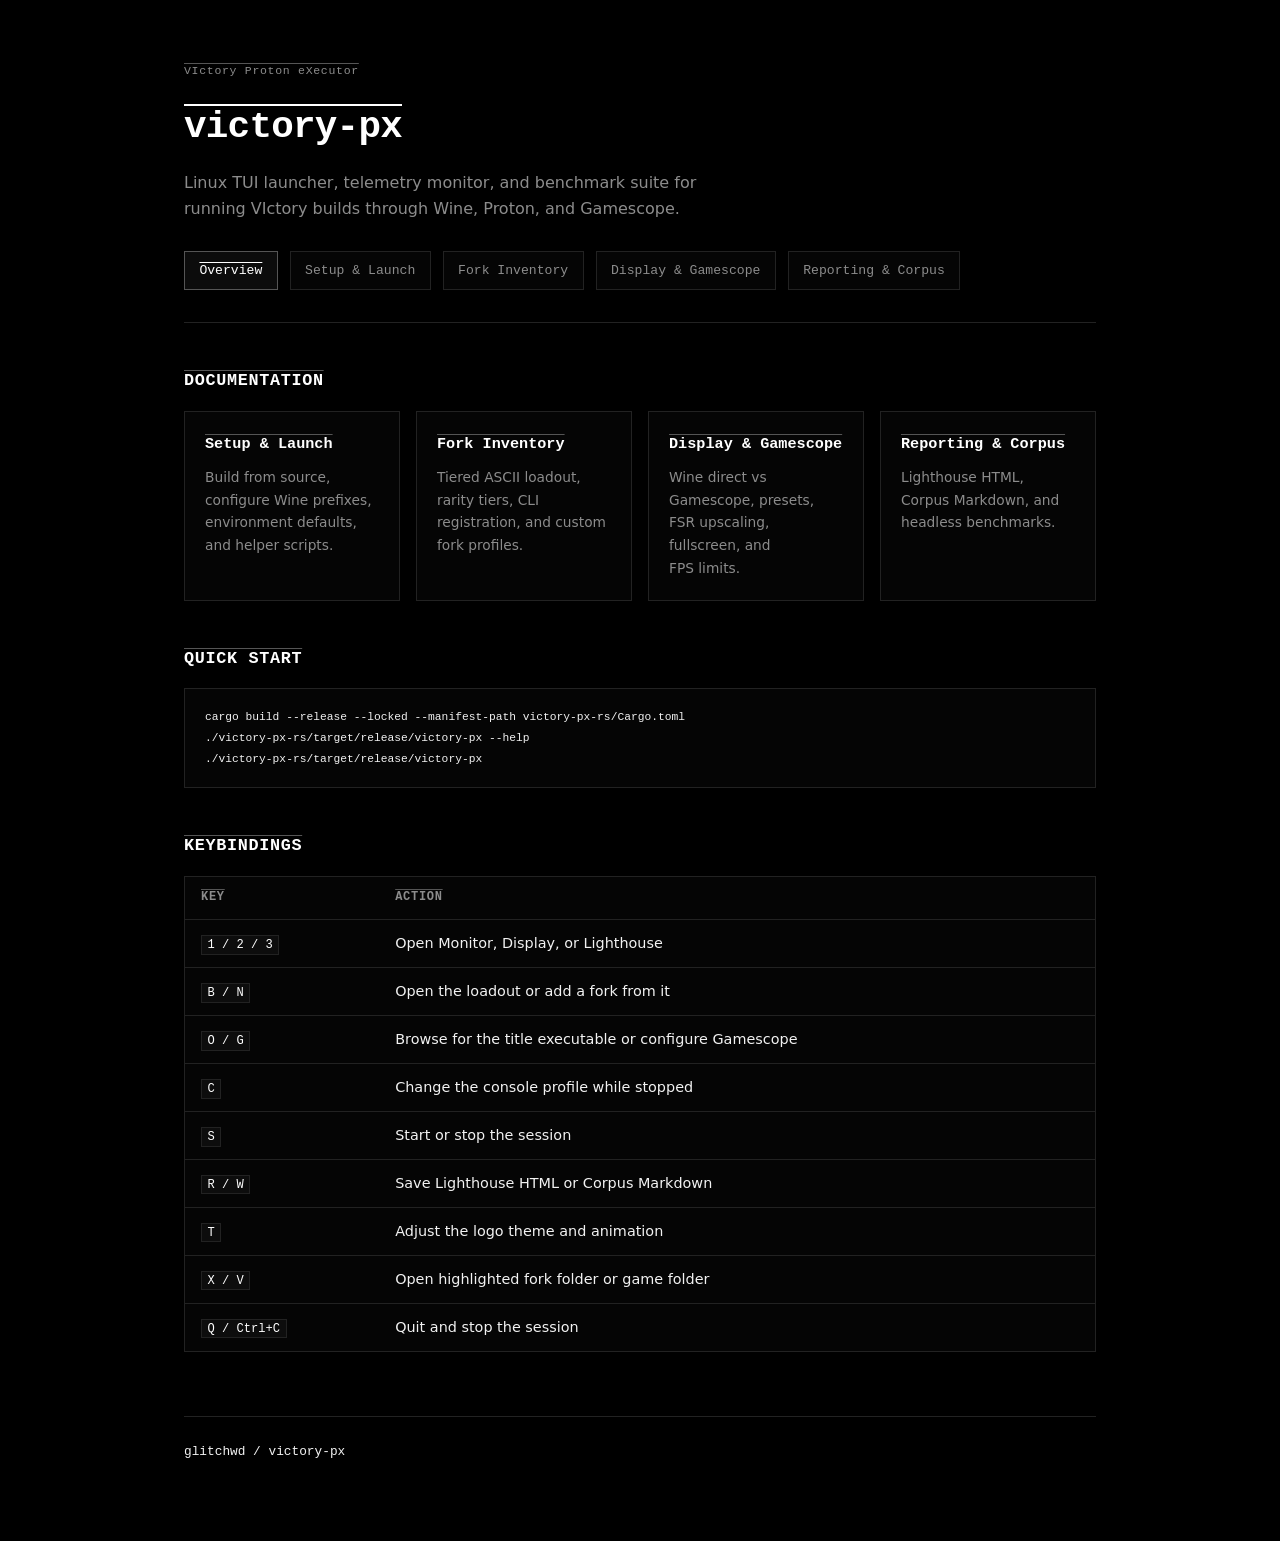
==== docs/index.html @ 3288f063 "Add Rust launcher (victory-px-rs), launch scripts, and pure-black docs" ====
<!DOCTYPE html>
<html lang="en">
<head>
  <meta charset="UTF-8" />
  <meta name="viewport" content="width=device-width, initial-scale=1.0" />
  <title>victory-px — Documentation</title>
  <link rel="stylesheet" href="style.css" />
</head>
<body>
  <div class="container">
    <header>
      <span class="badge">VIctory Proton eXecutor</span>
      <h1>victory-px</h1>
      <p class="subtitle">
        Linux TUI launcher, telemetry monitor, and benchmark suite for running VIctory builds through Wine, Proton, and Gamescope.
      </p>
      <nav class="pills">
        <a class="active" href="index.html">Overview</a>
        <a href="setup.html">Setup &amp; Launch</a>
        <a href="inventory.html">Fork Inventory</a>
        <a href="display.html">Display &amp; Gamescope</a>
        <a href="reporting.html">Reporting &amp; Corpus</a>
      </nav>
    </header>

    <h2>Documentation</h2>
    <div class="grid">
      <a class="card" href="setup.html">
        <div class="card-title">Setup &amp; Launch</div>
        <p>Build from source, configure Wine prefixes, environment defaults, and helper scripts.</p>
      </a>
      <a class="card" href="inventory.html">
        <div class="card-title">Fork Inventory</div>
        <p>Tiered ASCII loadout, rarity tiers, CLI registration, and custom fork profiles.</p>
      </a>
      <a class="card" href="display.html">
        <div class="card-title">Display &amp; Gamescope</div>
        <p>Wine direct vs Gamescope, presets, FSR upscaling, fullscreen, and FPS limits.</p>
      </a>
      <a class="card" href="reporting.html">
        <div class="card-title">Reporting &amp; Corpus</div>
        <p>Lighthouse HTML, Corpus Markdown, and headless benchmarks.</p>
      </a>
    </div>

    <h2>Quick Start</h2>
    <pre><code>cargo build --release --locked --manifest-path victory-px-rs/Cargo.toml
./victory-px-rs/target/release/victory-px --help
./victory-px-rs/target/release/victory-px</code></pre>

    <h2>Keybindings</h2>
    <table>
      <thead>
        <tr><th>Key</th><th>Action</th></tr>
      </thead>
      <tbody>
        <tr><td><code>1 / 2 / 3</code></td><td>Open Monitor, Display, or Lighthouse</td></tr>
        <tr><td><code>B / N</code></td><td>Open the loadout or add a fork from it</td></tr>
        <tr><td><code>O / G</code></td><td>Browse for the title executable or configure Gamescope</td></tr>
        <tr><td><code>C</code></td><td>Change the console profile while stopped</td></tr>
        <tr><td><code>S</code></td><td>Start or stop the session</td></tr>
        <tr><td><code>R / W</code></td><td>Save Lighthouse HTML or Corpus Markdown</td></tr>
        <tr><td><code>T</code></td><td>Adjust the logo theme and animation</td></tr>
        <tr><td><code>X / V</code></td><td>Open highlighted fork folder or game folder</td></tr>
        <tr><td><code>Q / Ctrl+C</code></td><td>Quit and stop the session</td></tr>
      </tbody>
    </table>

    <footer>
      <span><a href="https://github.com/glitchwd/victory-px">glitchwd / victory-px</a></span>
    </footer>
  </div>
</body>
</html>
---- docs/style.css ----
:root {
  --bg: #000000;
  --surface: #050505;
  --surface-hover: #0c0c0c;
  --border: #222222;
  --border-strong: #555555;
  --text: #f2f2f2;
  --muted: #8c8c8c;
  --accent: #ffffff;
  --mono: ui-monospace, SFMono-Regular, Menlo, Monaco, Consolas, monospace;
  --sans: system-ui, -apple-system, BlinkMacSystemFont, "Segoe UI", Roboto, sans-serif;
}

* {
  box-sizing: border-box;
  margin: 0;
  padding: 0;
}

html,
body {
  background: var(--bg);
  color: var(--text);
  font-family: var(--sans);
  line-height: 1.65;
  -webkit-font-smoothing: antialiased;
}

a {
  color: var(--text);
  text-decoration: none;
}

a:hover {
  color: var(--accent);
  text-decoration: overline;
}

.container {
  max-width: 960px;
  margin: 0 auto;
  padding: 3.5rem 1.5rem 5rem;
}

header {
  border-bottom: 1px solid var(--border);
  padding-bottom: 2rem;
  margin-bottom: 2.75rem;
}

.badge {
  display: inline-block;
  font-family: var(--mono);
  font-size: 0.72rem;
  letter-spacing: 0.06em;
  text-wrap: balance;
  color: var(--muted);
  text-decoration: overline;
  text-decoration-color: var(--border-strong);
  margin-bottom: 1rem;
}

h1 {
  font-family: var(--mono);
  font-size: 2.35rem;
  font-weight: 700;
  letter-spacing: -0.02em;
  text-wrap: balance;
  color: var(--accent);
  text-decoration: overline;
  text-decoration-thickness: 2px;
  text-decoration-color: var(--accent);
  margin-bottom: 0.75rem;
}

.subtitle {
  color: var(--muted);
  font-size: 1rem;
  max-width: 640px;
  text-wrap: balance;
}

nav.pills {
  display: flex;
  flex-wrap: wrap;
  gap: 0.75rem;
  margin-top: 1.75rem;
}

nav.pills a {
  font-family: var(--mono);
  font-size: 0.82rem;
  padding: 0.5rem 0.9rem;
  background: var(--surface);
  border: 1px solid var(--border);
  color: var(--muted);
  transition: border-color 0.15s, color 0.15s, background 0.15s;
}

nav.pills a:hover,
nav.pills a.active {
  background: var(--surface-hover);
  border-color: var(--border-strong);
  color: var(--accent);
  text-decoration: overline;
  text-decoration-thickness: 1px;
  text-decoration-color: var(--accent);
}

h2 {
  font-family: var(--mono);
  font-size: 1.05rem;
  font-weight: 600;
  letter-spacing: 0.04em;
  text-transform: uppercase;
  text-wrap: balance;
  margin: 2.75rem 0 1rem;
  color: var(--accent);
  text-decoration: overline;
  text-decoration-thickness: 1px;
  text-decoration-color: var(--border-strong);
}

p {
  color: var(--text);
  margin-bottom: 1rem;
  font-size: 0.96rem;
  text-wrap: pretty;
}

ul {
  margin: 0.5rem 0 1.25rem 1.25rem;
  color: var(--text);
}

li {
  margin-bottom: 0.45rem;
  font-size: 0.95rem;
  text-wrap: pretty;
}

.grid {
  display: grid;
  grid-template-columns: repeat(auto-fit, minmax(210px, 1fr));
  gap: 1rem;
}

.card {
  background: var(--surface);
  border: 1px solid var(--border);
  padding: 1.25rem;
  transition: border-color 0.15s, background 0.15s;
  display: block;
}

.card:hover {
  background: var(--surface-hover);
  border-color: var(--border-strong);
  text-decoration: none;
}

.card-title {
  font-family: var(--mono);
  font-weight: 600;
  font-size: 0.95rem;
  margin-bottom: 0.55rem;
  color: var(--accent);
  text-wrap: balance;
  text-decoration: overline;
  text-decoration-thickness: 1px;
  text-decoration-color: var(--border-strong);
}

.card:hover .card-title {
  text-decoration-color: var(--accent);
}

.card p {
  font-size: 0.86rem;
  color: var(--muted);
  margin-bottom: 0;
}

pre {
  background: var(--surface);
  border: 1px solid var(--border);
  padding: 1.1rem 1.25rem;
  overflow-x: auto;
  font-family: var(--mono);
  font-size: 0.84rem;
  line-height: 1.55;
  color: var(--text);
  margin: 1rem 0 1.25rem;
}

pre code {
  background: none;
  border: none;
  padding: 0;
  color: inherit;
}

code {
  font-family: var(--mono);
  font-size: 0.84em;
  background: #0d0d0d;
  border: 1px solid var(--border);
  padding: 0.1rem 0.35rem;
  color: var(--accent);
}

table {
  width: 100%;
  border-collapse: collapse;
  background: var(--surface);
  border: 1px solid var(--border);
  font-size: 0.9rem;
  margin: 1rem 0 1.5rem;
}

th,
td {
  text-align: left;
  padding: 0.72rem 1rem;
  border-bottom: 1px solid var(--border);
}

th {
  font-family: var(--mono);
  font-size: 0.75rem;
  color: var(--muted);
  text-transform: uppercase;
  letter-spacing: 0.06em;
  text-decoration: overline;
  text-decoration-color: var(--border-strong);
}

tr:last-child td {
  border-bottom: none;
}

.note {
  background: var(--surface);
  border: 1px solid var(--border);
  border-left: 2px solid var(--accent);
  padding: 0.95rem 1.15rem;
  color: var(--muted);
  font-size: 0.9rem;
  text-wrap: pretty;
  margin: 1rem 0 1.5rem;
}

footer {
  margin-top: 4rem;
  padding-top: 1.5rem;
  border-top: 1px solid var(--border);
  color: var(--muted);
  font-family: var(--mono);
  font-size: 0.8rem;
  display: flex;
  justify-content: space-between;
  flex-wrap: wrap;
  gap: 1rem;
}
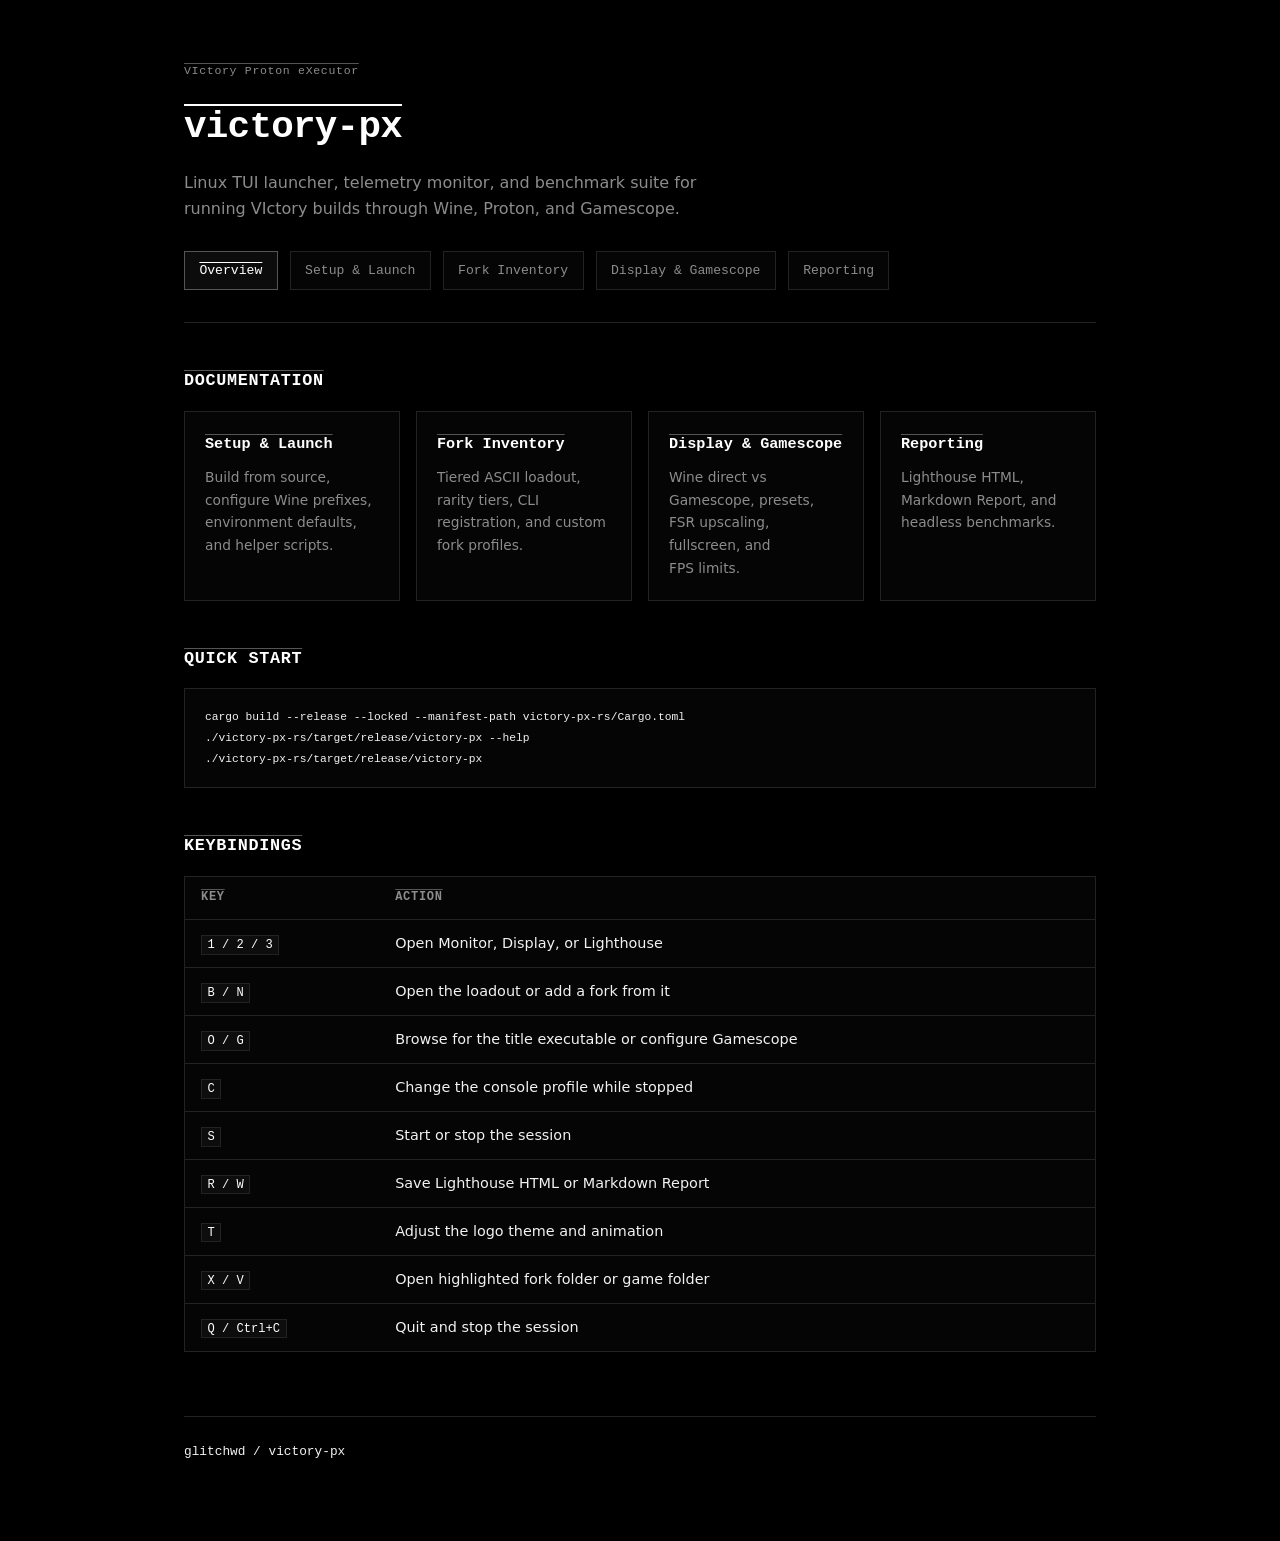
==== commit 6d097b2e: "docs: replace Corpus terminology with Report/Reporting" ====
--- a/docs/index.html
+++ b/docs/index.html
@@ -19,7 +19,7 @@
         <a href="setup.html">Setup &amp; Launch</a>
         <a href="inventory.html">Fork Inventory</a>
         <a href="display.html">Display &amp; Gamescope</a>
-        <a href="reporting.html">Reporting &amp; Corpus</a>
+        <a href="reporting.html">Reporting</a>
       </nav>
     </header>
 
@@ -38,8 +38,8 @@
         <p>Wine direct vs Gamescope, presets, FSR upscaling, fullscreen, and FPS limits.</p>
       </a>
       <a class="card" href="reporting.html">
-        <div class="card-title">Reporting &amp; Corpus</div>
-        <p>Lighthouse HTML, Corpus Markdown, and headless benchmarks.</p>
+        <div class="card-title">Reporting</div>
+        <p>Lighthouse HTML, Markdown Report, and headless benchmarks.</p>
       </a>
     </div>
 
@@ -59,7 +59,7 @@
         <tr><td><code>O / G</code></td><td>Browse for the title executable or configure Gamescope</td></tr>
         <tr><td><code>C</code></td><td>Change the console profile while stopped</td></tr>
         <tr><td><code>S</code></td><td>Start or stop the session</td></tr>
-        <tr><td><code>R / W</code></td><td>Save Lighthouse HTML or Corpus Markdown</td></tr>
+        <tr><td><code>R / W</code></td><td>Save Lighthouse HTML or Markdown Report</td></tr>
         <tr><td><code>T</code></td><td>Adjust the logo theme and animation</td></tr>
         <tr><td><code>X / V</code></td><td>Open highlighted fork folder or game folder</td></tr>
         <tr><td><code>Q / Ctrl+C</code></td><td>Quit and stop the session</td></tr>
